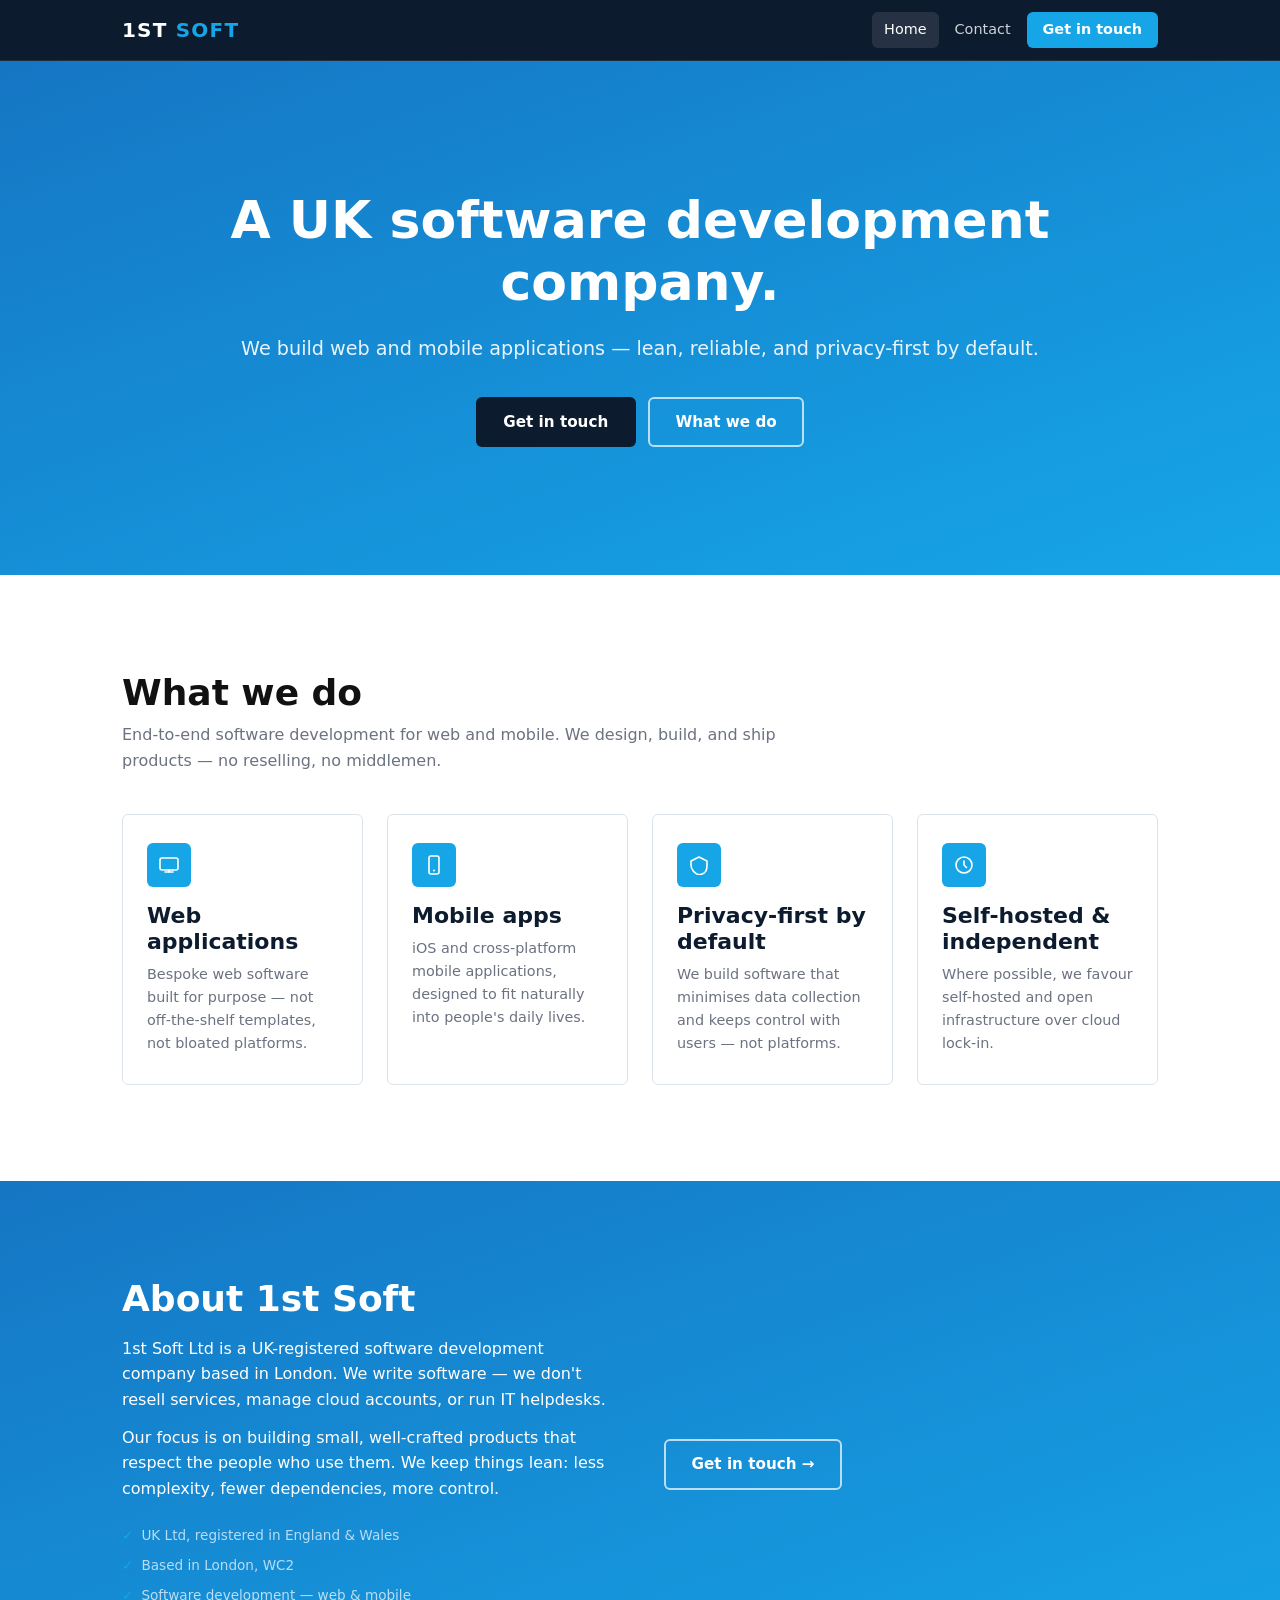
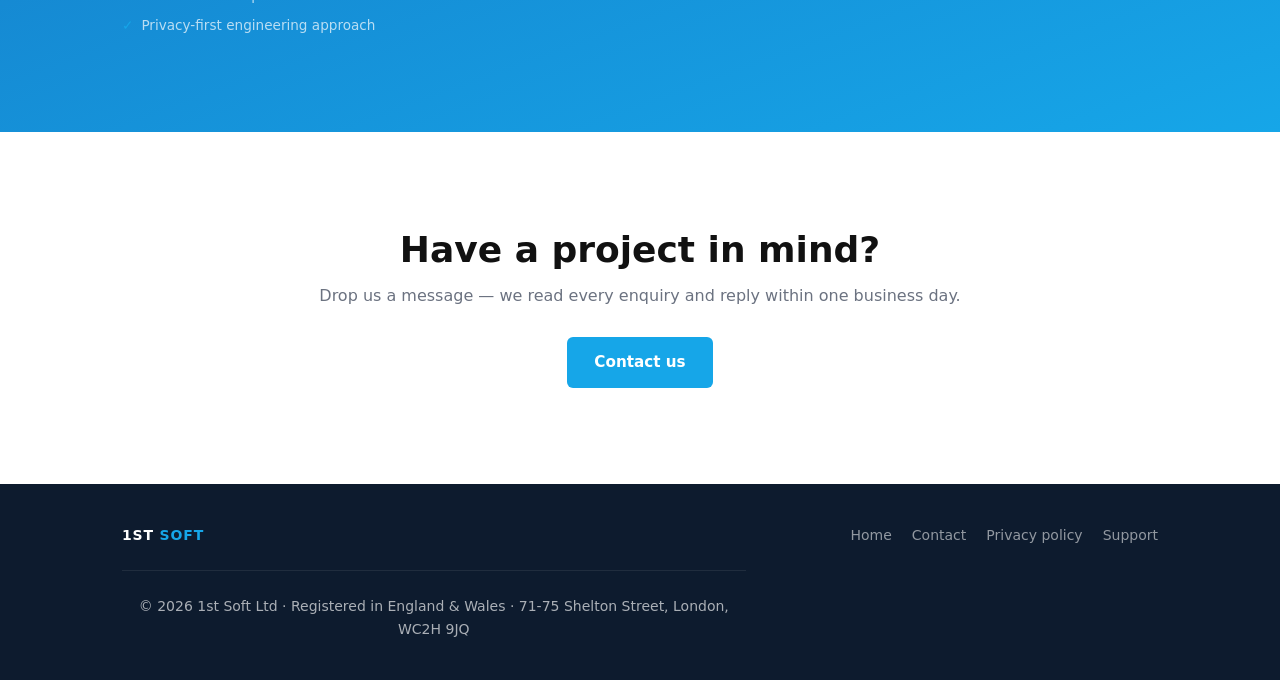
==== index.html @ 8ce8d1d9 "Initial build: 1st Soft static site Plain HTML/CSS static site replacing the WordPress/Elementor sit" ====
<!DOCTYPE html>
<html lang="en-GB">
<head>
  <meta charset="UTF-8" />
  <meta name="viewport" content="width=device-width, initial-scale=1.0" />
  <title>1st Soft — UK Software Development Company</title>
  <meta name="description" content="1st Soft is a UK software development company building web and mobile applications with a privacy-first approach." />
  <meta property="og:title" content="1st Soft — UK Software Development Company" />
  <meta property="og:description" content="Building web and mobile software. Privacy-first. Based in London." />
  <meta property="og:type" content="website" />
  <meta property="og:url" content="https://1stsoft.co.uk/" />
  <link rel="canonical" href="https://1stsoft.co.uk/" />
  <link rel="stylesheet" href="/css/style.css" />
  <link rel="icon" type="image/svg+xml" href="/favicon.svg" />
</head>
<body>

  <!-- ── Header ── -->
  <header class="site-header" role="banner">
    <div class="container">
      <a href="/" class="site-logo" aria-label="1st Soft home">1ST <span>SOFT</span></a>
      <button class="nav-toggle" aria-expanded="false" aria-controls="site-nav" aria-label="Toggle navigation">
        <svg width="22" height="22" viewBox="0 0 22 22" fill="none" aria-hidden="true">
          <rect y="4" width="22" height="2" rx="1" fill="currentColor"/>
          <rect y="10" width="22" height="2" rx="1" fill="currentColor"/>
          <rect y="16" width="22" height="2" rx="1" fill="currentColor"/>
        </svg>
      </button>
      <nav class="site-nav" id="site-nav" aria-label="Main navigation">
        <a href="/" aria-current="page">Home</a>
        <a href="/contact.html">Contact</a>
        <a href="/contact.html" class="nav-cta">Get in touch</a>
      </nav>
    </div>
  </header>

  <!-- ── Hero ── -->
  <main id="main">
    <section class="hero" aria-labelledby="hero-heading">
      <div class="container">
        <h1 id="hero-heading">A UK software development company.</h1>
        <p>We build web and mobile applications — lean, reliable, and privacy-first by default.</p>
        <div class="hero-actions">
          <a href="/contact.html" class="btn btn--primary">Get in touch</a>
          <a href="#what-we-do" class="btn btn--outline">What we do</a>
        </div>
      </div>
    </section>

    <!-- ── What we do ── -->
    <section class="section" id="what-we-do" aria-labelledby="what-heading">
      <div class="container">
        <h2 id="what-heading">What we do</h2>
        <p style="color: var(--grey-mid); margin-top: 0.5rem;">End-to-end software development for web and mobile. We design, build, and ship products — no reselling, no middlemen.</p>
        <div class="cards-grid">

          <div class="card">
            <div class="card-icon" aria-hidden="true">
              <svg width="20" height="20" viewBox="0 0 20 20" fill="none"><rect x="1" y="3" width="18" height="12" rx="2" stroke="white" stroke-width="1.6"/><path d="M6 17h8" stroke="white" stroke-width="1.6" stroke-linecap="round"/><path d="M10 15v2" stroke="white" stroke-width="1.6" stroke-linecap="round"/></svg>
            </div>
            <h3>Web applications</h3>
            <p>Bespoke web software built for purpose — not off-the-shelf templates, not bloated platforms.</p>
          </div>

          <div class="card">
            <div class="card-icon" aria-hidden="true">
              <svg width="20" height="20" viewBox="0 0 20 20" fill="none"><rect x="5" y="1" width="10" height="18" rx="2" stroke="white" stroke-width="1.6"/><circle cx="10" cy="15.5" r="1" fill="white"/></svg>
            </div>
            <h3>Mobile apps</h3>
            <p>iOS and cross-platform mobile applications, designed to fit naturally into people's daily lives.</p>
          </div>

          <div class="card">
            <div class="card-icon" aria-hidden="true">
              <svg width="20" height="20" viewBox="0 0 20 20" fill="none"><path d="M10 2L2 6v4c0 4.418 3.358 8.549 8 9.8C17.642 18.549 18 14.418 18 10V6l-8-4z" stroke="white" stroke-width="1.6" stroke-linejoin="round"/></svg>
            </div>
            <h3>Privacy-first by default</h3>
            <p>We build software that minimises data collection and keeps control with users — not platforms.</p>
          </div>

          <div class="card">
            <div class="card-icon" aria-hidden="true">
              <svg width="20" height="20" viewBox="0 0 20 20" fill="none"><circle cx="10" cy="10" r="8" stroke="white" stroke-width="1.6"/><path d="M10 6v4l2.5 2.5" stroke="white" stroke-width="1.6" stroke-linecap="round" stroke-linejoin="round"/></svg>
            </div>
            <h3>Self-hosted &amp; independent</h3>
            <p>Where possible, we favour self-hosted and open infrastructure over cloud lock-in.</p>
          </div>

        </div>
      </div>
    </section>

    <!-- ── About ── -->
    <section class="section section--blue" id="about" aria-labelledby="about-heading">
      <div class="container">
        <div class="about-grid">
          <div>
            <h2 id="about-heading">About 1st Soft</h2>
            <p>1st Soft Ltd is a UK-registered software development company based in London. We write software — we don't resell services, manage cloud accounts, or run IT helpdesks.</p>
            <p>Our focus is on building small, well-crafted products that respect the people who use them. We keep things lean: less complexity, fewer dependencies, more control.</p>
            <div class="about-meta">
              <span>UK Ltd, registered in England &amp; Wales</span>
              <span>Based in London, WC2</span>
              <span>Software development — web &amp; mobile</span>
              <span>Privacy-first engineering approach</span>
            </div>
          </div>
          <div>
            <a href="/contact.html" class="btn btn--outline" style="margin-top: 1rem;">Get in touch &rarr;</a>
          </div>
        </div>
      </div>
    </section>

    <!-- ── CTA strip ── -->
    <section class="section" aria-label="Contact call to action" style="text-align: center;">
      <div class="container">
        <h2>Have a project in mind?</h2>
        <p style="color: var(--grey-mid); margin: 0.75rem auto 1.75rem;">Drop us a message — we read every enquiry and reply within one business day.</p>
        <a href="/contact.html" class="btn btn--blue">Contact us</a>
      </div>
    </section>
  </main>

  <!-- ── Footer ── -->
  <footer class="site-footer" role="contentinfo">
    <div class="container">
      <div class="footer-inner">
        <div class="footer-brand">1ST <span>SOFT</span></div>
        <nav class="footer-links" aria-label="Footer navigation">
          <a href="/">Home</a>
          <a href="/contact.html">Contact</a>
          <a href="/privacy.html">Privacy policy</a>
          <a href="/support.html">Support</a>
        </nav>
      </div>
      <p class="footer-copy">
        &copy; <span id="year"></span> 1st Soft Ltd &middot; Registered in England &amp; Wales &middot;
        71-75 Shelton Street, London, WC2H 9JQ
      </p>
    </div>
  </footer>

  <script>document.getElementById('year').textContent = new Date().getFullYear();</script>
  <script src="/js/main.js"></script>
</body>
</html>
---- css/style.css ----
/* 1st Soft — main stylesheet */

:root {
  --azure: #16A6E8;
  --azure-dark: #1576C4;
  --navy: #0D1B2E;
  --white: #FFFFFF;
  --black: #111111;
  --grey-light: #F4F6F9;
  --grey-mid: #6B7280;
  --border: #DDE3EB;
  --radius: 6px;
  --max-w: 1100px;
  --section-pad: clamp(3rem, 8vw, 6rem);
}

*, *::before, *::after { box-sizing: border-box; margin: 0; padding: 0; }

html { font-size: 16px; scroll-behavior: smooth; }

@media (prefers-reduced-motion: reduce) {
  html { scroll-behavior: auto; }
  *, *::before, *::after { animation-duration: 0.01ms !important; transition-duration: 0.01ms !important; }
}

body {
  font-family: system-ui, -apple-system, "Segoe UI", Helvetica, Arial, sans-serif;
  color: var(--black);
  background: var(--white);
  line-height: 1.6;
  -webkit-font-smoothing: antialiased;
}

/* ── Typography ── */
h1, h2, h3, h4 { line-height: 1.2; font-weight: 700; }
h1 { font-size: clamp(2rem, 5vw, 3.25rem); }
h2 { font-size: clamp(1.5rem, 3.5vw, 2.25rem); }
h3 { font-size: clamp(1.1rem, 2.5vw, 1.375rem); }
p { max-width: 70ch; }

a { color: var(--azure-dark); text-decoration: underline; }
a:hover { color: var(--navy); }

:focus-visible {
  outline: 3px solid var(--azure);
  outline-offset: 3px;
  border-radius: 2px;
}

/* ── Layout helpers ── */
.container {
  width: 100%;
  max-width: var(--max-w);
  margin-inline: auto;
  padding-inline: clamp(1rem, 4vw, 2rem);
}

.section { padding-block: var(--section-pad); }
.section--blue { background: linear-gradient(160deg, var(--azure-dark) 0%, var(--azure) 100%); color: var(--white); }
.section--navy { background: var(--navy); color: var(--white); }
.section--light { background: var(--grey-light); }

.section--blue h2,
.section--blue h3,
.section--blue p,
.section--navy h2,
.section--navy h3,
.section--navy p { color: var(--white); }

/* ── Site header ── */
.site-header {
  position: sticky;
  top: 0;
  z-index: 100;
  background: var(--navy);
  border-bottom: 1px solid rgba(255,255,255,0.08);
}

.site-header .container {
  display: flex;
  align-items: center;
  justify-content: space-between;
  min-height: 60px;
  gap: 1rem;
}

.site-logo {
  font-size: 1.25rem;
  font-weight: 800;
  letter-spacing: 0.06em;
  color: var(--white);
  text-decoration: none;
  white-space: nowrap;
}
.site-logo span { color: var(--azure); }

.site-nav { display: flex; align-items: center; gap: 0.25rem; }
.site-nav a {
  color: rgba(255,255,255,0.8);
  text-decoration: none;
  font-size: 0.9rem;
  padding: 0.4rem 0.75rem;
  border-radius: var(--radius);
  transition: background 0.15s, color 0.15s;
}
.site-nav a:hover,
.site-nav a[aria-current="page"] { background: rgba(255,255,255,0.1); color: var(--white); }

.nav-cta {
  background: var(--azure) !important;
  color: var(--white) !important;
  font-weight: 600;
  padding: 0.4rem 1rem !important;
}
.nav-cta:hover { background: var(--azure-dark) !important; }

/* Mobile nav toggle */
.nav-toggle {
  display: none;
  background: none;
  border: none;
  cursor: pointer;
  padding: 0.5rem;
  color: var(--white);
}
.nav-toggle svg { display: block; }

@media (max-width: 640px) {
  .nav-toggle { display: flex; align-items: center; }
  .site-nav {
    display: none;
    position: absolute;
    top: 60px;
    left: 0;
    right: 0;
    background: var(--navy);
    flex-direction: column;
    align-items: stretch;
    padding: 0.75rem 1rem 1rem;
    border-bottom: 1px solid rgba(255,255,255,0.1);
    gap: 0;
  }
  .site-nav.is-open { display: flex; }
  .site-nav a { padding: 0.65rem 0.75rem; font-size: 1rem; }
}

/* ── Hero ── */
.hero {
  background: linear-gradient(160deg, var(--azure-dark) 0%, var(--azure) 100%);
  color: var(--white);
  padding-block: clamp(4rem, 10vw, 8rem);
  text-align: center;
}
.hero h1 { color: var(--white); margin-bottom: 1.25rem; }
.hero p {
  font-size: clamp(1rem, 2.5vw, 1.2rem);
  color: rgba(255,255,255,0.9);
  margin-inline: auto;
  margin-bottom: 2rem;
}

/* ── Buttons ── */
.btn {
  display: inline-flex;
  align-items: center;
  gap: 0.5rem;
  padding: 0.7rem 1.6rem;
  border-radius: var(--radius);
  font-size: 0.95rem;
  font-weight: 600;
  text-decoration: none;
  cursor: pointer;
  transition: background 0.15s, color 0.15s, box-shadow 0.15s;
  border: 2px solid transparent;
}
.btn--primary { background: var(--navy); color: var(--white); }
.btn--primary:hover { background: #1a3050; color: var(--white); }
.btn--outline { background: transparent; color: var(--white); border-color: rgba(255,255,255,0.7); }
.btn--outline:hover { background: rgba(255,255,255,0.12); color: var(--white); }
.btn--blue { background: var(--azure); color: var(--white); }
.btn--blue:hover { background: var(--azure-dark); color: var(--white); }

.hero-actions { display: flex; gap: 0.75rem; justify-content: center; flex-wrap: wrap; }

/* ── What we do cards ── */
.cards-grid {
  display: grid;
  grid-template-columns: repeat(auto-fit, minmax(240px, 1fr));
  gap: 1.5rem;
  margin-top: 2.5rem;
}
.card {
  background: var(--white);
  border: 1px solid var(--border);
  border-radius: var(--radius);
  padding: 1.75rem 1.5rem;
}
.card-icon {
  width: 44px;
  height: 44px;
  background: var(--azure);
  border-radius: var(--radius);
  display: flex;
  align-items: center;
  justify-content: center;
  margin-bottom: 1rem;
  color: var(--white);
  flex-shrink: 0;
}
.card h3 { margin-bottom: 0.5rem; color: var(--navy); }
.card p { font-size: 0.9rem; color: var(--grey-mid); max-width: none; }

/* ── About strip ── */
.about-grid {
  display: grid;
  grid-template-columns: 1fr 1fr;
  gap: 3rem;
  align-items: center;
}
@media (max-width: 700px) { .about-grid { grid-template-columns: 1fr; } }

.about-grid h2 { margin-bottom: 1rem; }
.about-grid p + p { margin-top: 0.75rem; }
.about-meta { margin-top: 1.5rem; display: flex; flex-direction: column; gap: 0.5rem; }
.about-meta span {
  font-size: 0.85rem;
  color: rgba(255,255,255,0.7);
  display: flex;
  align-items: center;
  gap: 0.5rem;
}
.about-meta span::before { content: "✓"; color: var(--azure); font-weight: 700; }

/* ── Contact page ── */
.contact-layout {
  display: grid;
  grid-template-columns: 1fr 1.6fr;
  gap: 3rem;
  align-items: start;
  padding-block: var(--section-pad);
}
@media (max-width: 720px) { .contact-layout { grid-template-columns: 1fr; } }

.contact-details h2 { margin-bottom: 1.5rem; }
.contact-item {
  display: flex;
  gap: 0.75rem;
  align-items: flex-start;
  margin-bottom: 1.25rem;
}
.contact-item-icon {
  width: 36px;
  height: 36px;
  background: var(--azure);
  border-radius: var(--radius);
  display: flex;
  align-items: center;
  justify-content: center;
  color: var(--white);
  flex-shrink: 0;
  margin-top: 0.1rem;
}
.contact-item-text { font-size: 0.95rem; }
.contact-item-text strong { display: block; font-size: 0.8rem; text-transform: uppercase; letter-spacing: 0.05em; color: var(--grey-mid); margin-bottom: 0.2rem; }

/* ── Form ── */
.contact-form-wrap {
  background: var(--white);
  border: 1px solid var(--border);
  border-radius: var(--radius);
  padding: 2rem;
}
.contact-form-wrap h2 { margin-bottom: 1.5rem; font-size: 1.4rem; }

.form-group { margin-bottom: 1.25rem; }
.form-group label {
  display: block;
  font-size: 0.875rem;
  font-weight: 600;
  margin-bottom: 0.4rem;
  color: var(--navy);
}
.form-group label .optional { font-weight: 400; color: var(--grey-mid); margin-left: 0.25rem; }
.form-group input,
.form-group textarea {
  width: 100%;
  padding: 0.65rem 0.85rem;
  border: 1.5px solid var(--border);
  border-radius: var(--radius);
  font-size: 0.95rem;
  font-family: inherit;
  color: var(--black);
  background: var(--white);
  transition: border-color 0.15s;
}
.form-group input:focus,
.form-group textarea:focus { outline: none; border-color: var(--azure); box-shadow: 0 0 0 3px rgba(22,166,232,0.15); }
.form-group input.invalid,
.form-group textarea.invalid { border-color: #D93025; }
.form-group textarea { resize: vertical; min-height: 130px; }

.field-error { display: none; font-size: 0.8rem; color: #D93025; margin-top: 0.35rem; }
.field-error.visible { display: block; }

/* Honeypot — hidden from humans */
.hp-field { display: none; visibility: hidden; aria-hidden: true; }

.form-submit { width: 100%; padding: 0.85rem; font-size: 1rem; margin-top: 0.5rem; }
.form-submit:disabled { opacity: 0.6; cursor: not-allowed; }

.form-status {
  display: none;
  padding: 0.85rem 1rem;
  border-radius: var(--radius);
  font-size: 0.9rem;
  margin-top: 1rem;
  font-weight: 500;
}
.form-status.success { display: flex; background: #E6F4EA; color: #1B5E20; border: 1px solid #A8D5B0; gap: 0.5rem; align-items: flex-start; }
.form-status.error { display: flex; background: #FCE8E6; color: #922B21; border: 1px solid #F5B7B1; gap: 0.5rem; align-items: flex-start; }

/* ── Policy / support pages ── */
.prose { max-width: 72ch; }
.prose h2 { margin-top: 2rem; margin-bottom: 0.6rem; font-size: 1.3rem; color: var(--navy); }
.prose h3 { margin-top: 1.5rem; margin-bottom: 0.4rem; font-size: 1.05rem; color: var(--navy); }
.prose p + p { margin-top: 0.75rem; }
.prose ul, .prose ol { padding-left: 1.5rem; margin-block: 0.6rem; }
.prose li + li { margin-top: 0.35rem; }
.prose a { color: var(--azure-dark); }
.prose .updated { font-size: 0.85rem; color: var(--grey-mid); margin-bottom: 2rem; }

/* ── Page header (for inner pages) ── */
.page-header {
  background: linear-gradient(160deg, var(--azure-dark) 0%, var(--azure) 100%);
  padding-block: clamp(2.5rem, 6vw, 4rem);
  color: var(--white);
}
.page-header h1 { color: var(--white); font-size: clamp(1.6rem, 4vw, 2.5rem); }
.page-header p { color: rgba(255,255,255,0.85); margin-top: 0.5rem; }

/* ── Footer ── */
.site-footer {
  background: var(--navy);
  color: rgba(255,255,255,0.65);
  padding-block: 2.5rem;
  font-size: 0.875rem;
}
.footer-inner {
  display: flex;
  flex-wrap: wrap;
  justify-content: space-between;
  align-items: center;
  gap: 1rem;
}
.footer-brand { color: var(--white); font-weight: 700; letter-spacing: 0.06em; }
.footer-brand span { color: var(--azure); }
.footer-links { display: flex; gap: 1.25rem; flex-wrap: wrap; }
.footer-links a { color: rgba(255,255,255,0.55); text-decoration: none; }
.footer-links a:hover { color: var(--white); }
.footer-copy { width: 100%; text-align: center; margin-top: 1.5rem; border-top: 1px solid rgba(255,255,255,0.08); padding-top: 1.5rem; }
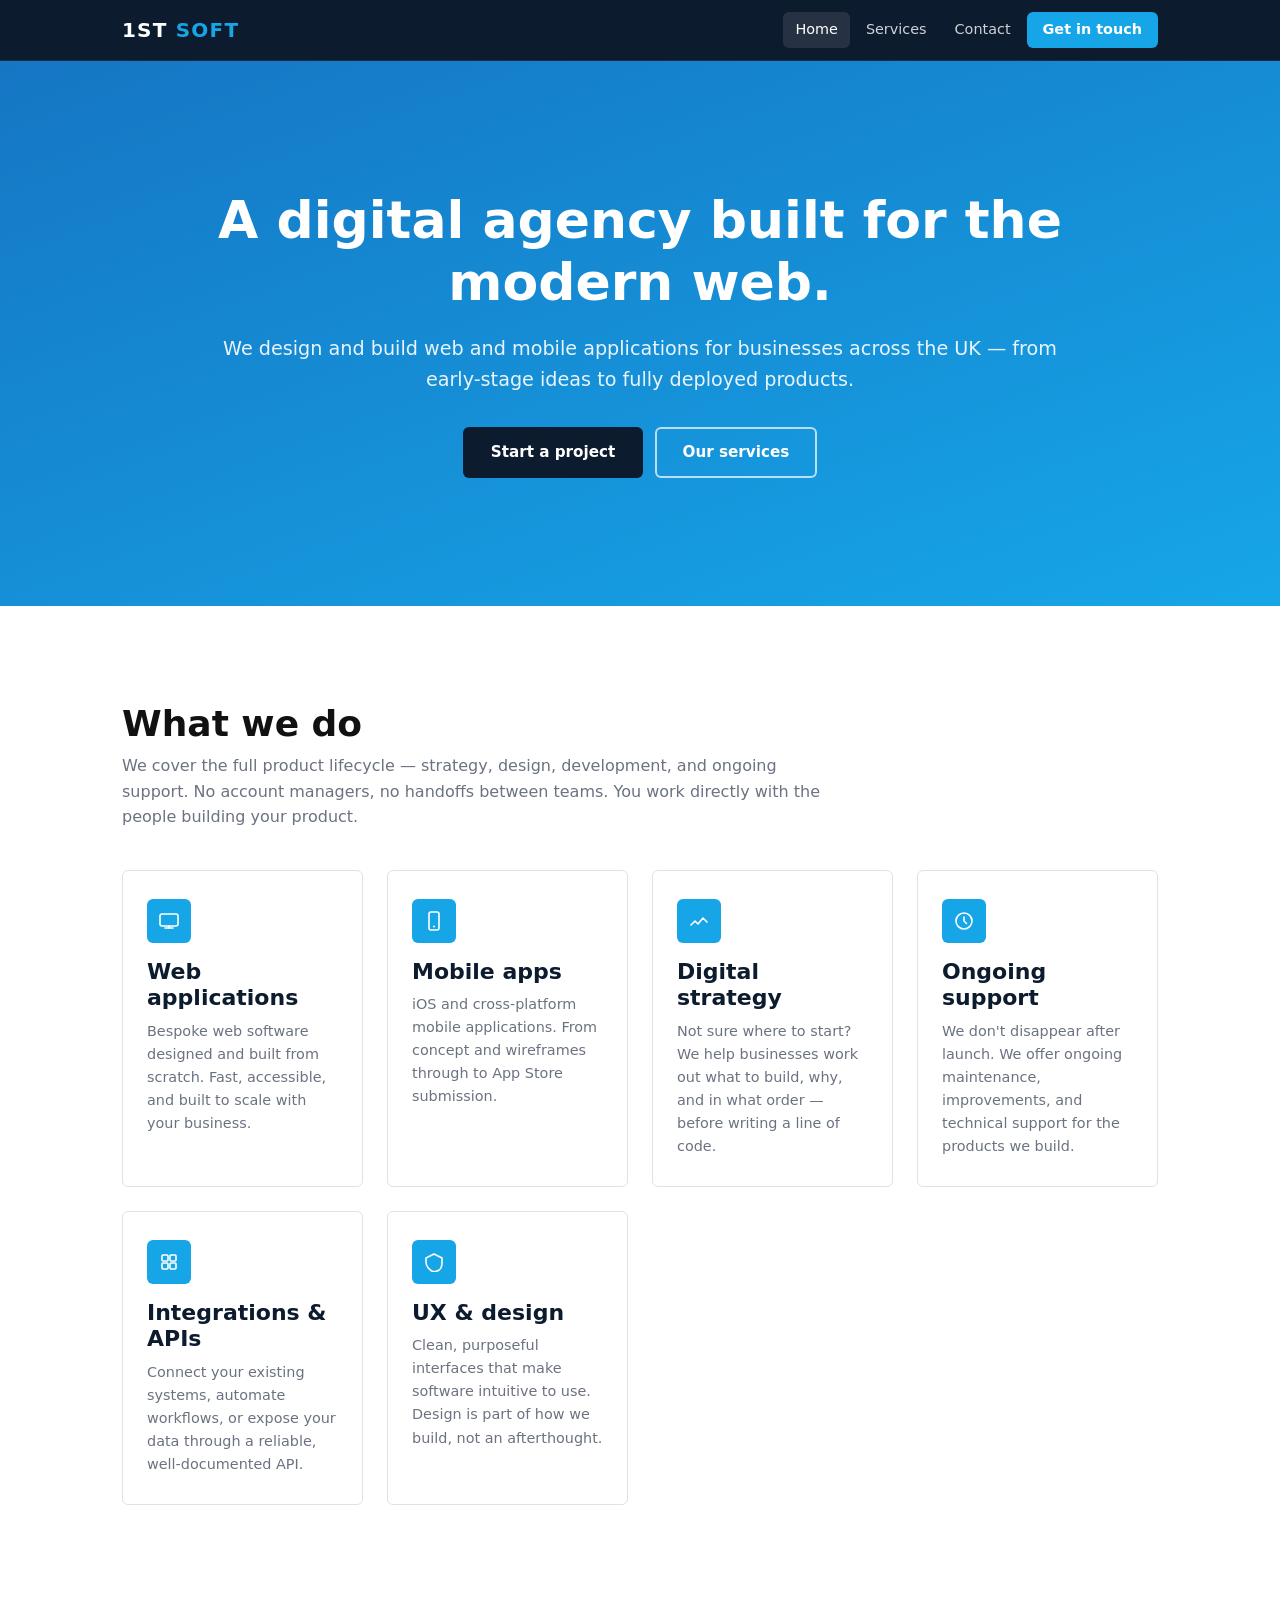
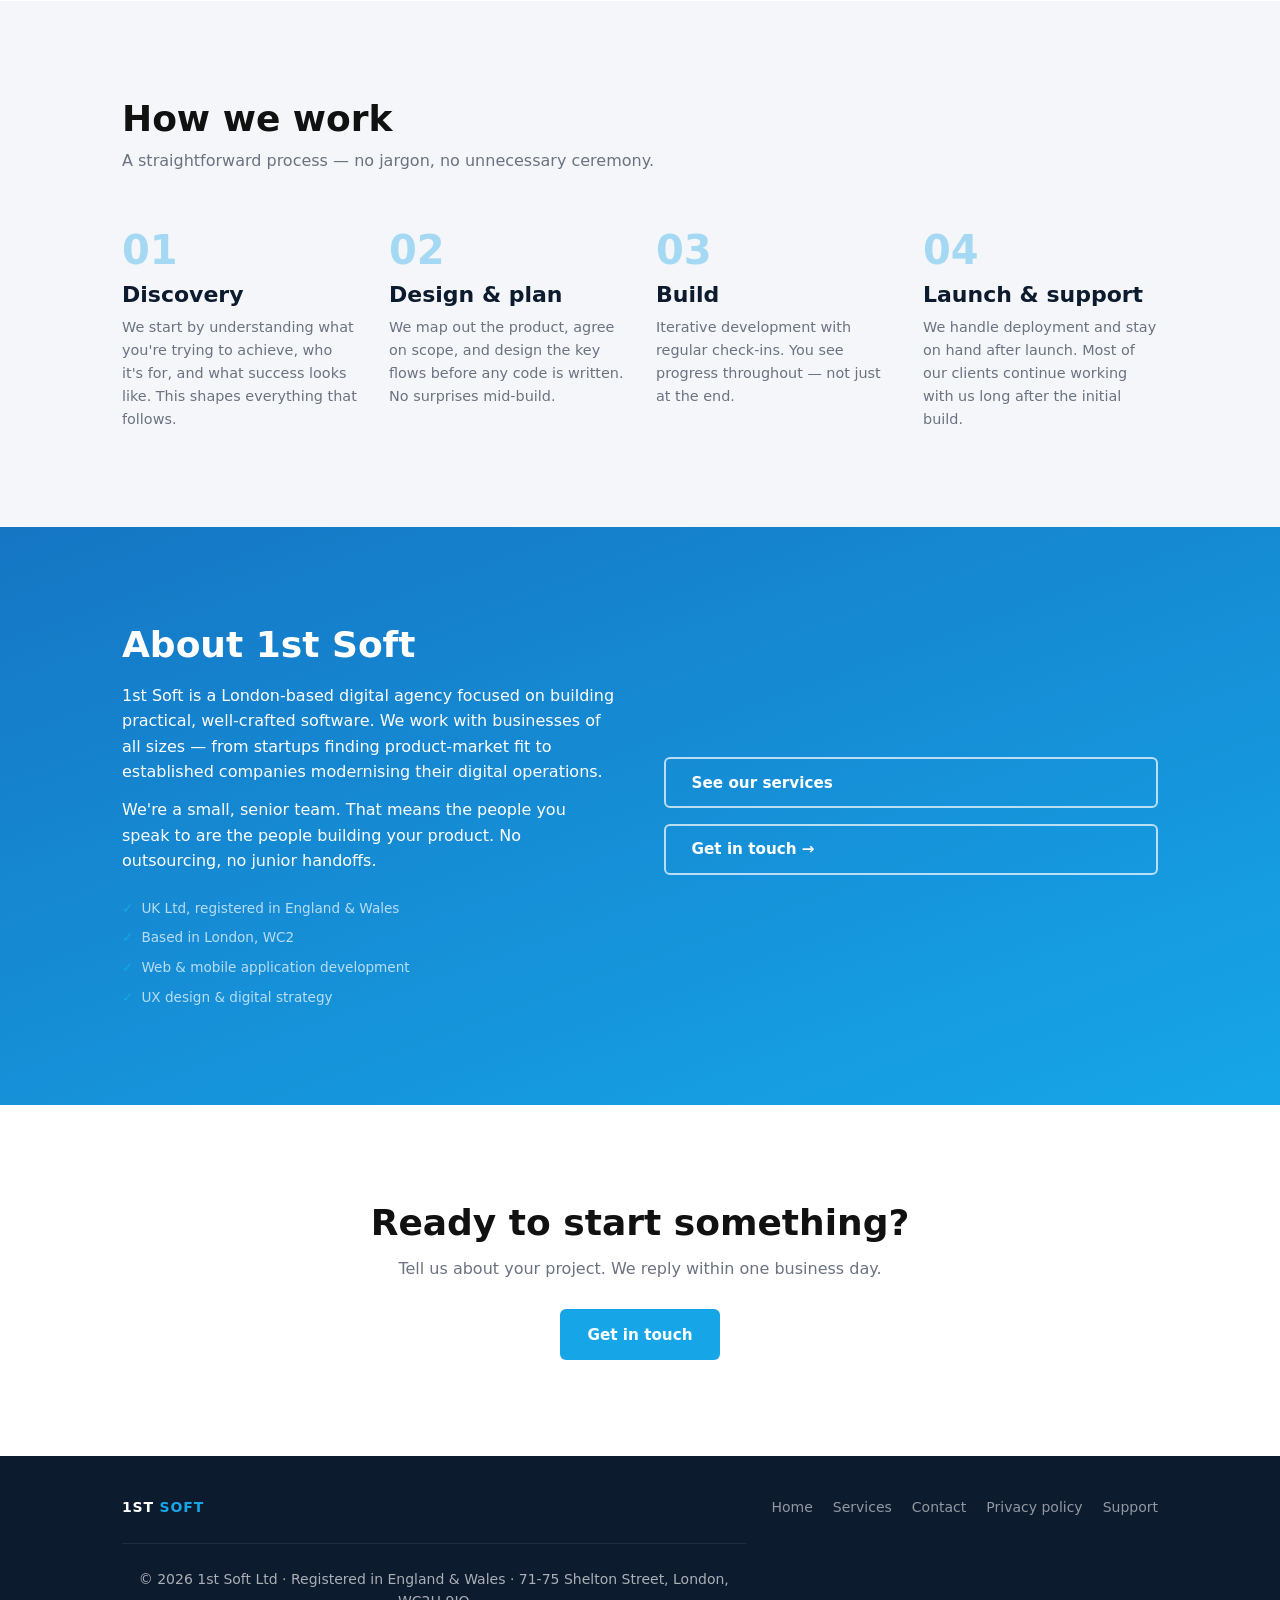
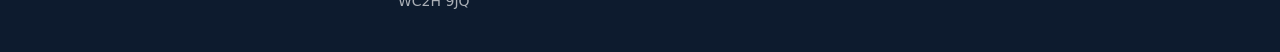
==== commit a6bdf94e: "Expand site: digital agency positioning, Services page, fuller content - Reposition as digital agenc" ====
--- a/index.html
+++ b/index.html
@@ -3,10 +3,10 @@
 <head>
   <meta charset="UTF-8" />
   <meta name="viewport" content="width=device-width, initial-scale=1.0" />
-  <title>1st Soft — UK Software Development Company</title>
-  <meta name="description" content="1st Soft is a UK software development company building web and mobile applications with a privacy-first approach." />
-  <meta property="og:title" content="1st Soft — UK Software Development Company" />
-  <meta property="og:description" content="Building web and mobile software. Privacy-first. Based in London." />
+  <title>1st Soft — Digital Agency, London</title>
+  <meta name="description" content="1st Soft is a London-based digital agency building web and mobile applications for businesses across the UK." />
+  <meta property="og:title" content="1st Soft — Digital Agency, London" />
+  <meta property="og:description" content="A London digital agency building web and mobile software for businesses across the UK." />
   <meta property="og:type" content="website" />
   <meta property="og:url" content="https://1stsoft.co.uk/" />
   <link rel="canonical" href="https://1stsoft.co.uk/" />
@@ -28,21 +28,23 @@
       </button>
       <nav class="site-nav" id="site-nav" aria-label="Main navigation">
         <a href="/" aria-current="page">Home</a>
+        <a href="/services.html">Services</a>
         <a href="/contact.html">Contact</a>
         <a href="/contact.html" class="nav-cta">Get in touch</a>
       </nav>
     </div>
   </header>
 
-  <!-- ── Hero ── -->
   <main id="main">
+
+    <!-- ── Hero ── -->
     <section class="hero" aria-labelledby="hero-heading">
       <div class="container">
-        <h1 id="hero-heading">A UK software development company.</h1>
-        <p>We build web and mobile applications — lean, reliable, and privacy-first by default.</p>
+        <h1 id="hero-heading">A digital agency built for the modern web.</h1>
+        <p>We design and build web and mobile applications for businesses across the UK — from early-stage ideas to fully deployed products.</p>
         <div class="hero-actions">
-          <a href="/contact.html" class="btn btn--primary">Get in touch</a>
-          <a href="#what-we-do" class="btn btn--outline">What we do</a>
+          <a href="/contact.html" class="btn btn--primary">Start a project</a>
+          <a href="/services.html" class="btn btn--outline">Our services</a>
         </div>
       </div>
     </section>
@@ -51,7 +53,7 @@
     <section class="section" id="what-we-do" aria-labelledby="what-heading">
       <div class="container">
         <h2 id="what-heading">What we do</h2>
-        <p style="color: var(--grey-mid); margin-top: 0.5rem;">End-to-end software development for web and mobile. We design, build, and ship products — no reselling, no middlemen.</p>
+        <p style="color: var(--grey-mid); margin-top: 0.5rem; margin-bottom: 0;">We cover the full product lifecycle — strategy, design, development, and ongoing support. No account managers, no handoffs between teams. You work directly with the people building your product.</p>
         <div class="cards-grid">
 
           <div class="card">
@@ -59,7 +61,7 @@
               <svg width="20" height="20" viewBox="0 0 20 20" fill="none"><rect x="1" y="3" width="18" height="12" rx="2" stroke="white" stroke-width="1.6"/><path d="M6 17h8" stroke="white" stroke-width="1.6" stroke-linecap="round"/><path d="M10 15v2" stroke="white" stroke-width="1.6" stroke-linecap="round"/></svg>
             </div>
             <h3>Web applications</h3>
-            <p>Bespoke web software built for purpose — not off-the-shelf templates, not bloated platforms.</p>
+            <p>Bespoke web software designed and built from scratch. Fast, accessible, and built to scale with your business.</p>
           </div>
 
           <div class="card">
@@ -67,25 +69,67 @@
               <svg width="20" height="20" viewBox="0 0 20 20" fill="none"><rect x="5" y="1" width="10" height="18" rx="2" stroke="white" stroke-width="1.6"/><circle cx="10" cy="15.5" r="1" fill="white"/></svg>
             </div>
             <h3>Mobile apps</h3>
-            <p>iOS and cross-platform mobile applications, designed to fit naturally into people's daily lives.</p>
+            <p>iOS and cross-platform mobile applications. From concept and wireframes through to App Store submission.</p>
+          </div>
+
+          <div class="card">
+            <div class="card-icon" aria-hidden="true">
+              <svg width="20" height="20" viewBox="0 0 20 20" fill="none"><path d="M2 14l4-4 3 3 5-6 4 4" stroke="white" stroke-width="1.6" stroke-linecap="round" stroke-linejoin="round"/></svg>
+            </div>
+            <h3>Digital strategy</h3>
+            <p>Not sure where to start? We help businesses work out what to build, why, and in what order — before writing a line of code.</p>
+          </div>
+
+          <div class="card">
+            <div class="card-icon" aria-hidden="true">
+              <svg width="20" height="20" viewBox="0 0 20 20" fill="none"><circle cx="10" cy="10" r="8" stroke="white" stroke-width="1.6"/><path d="M10 6v4l2.5 2.5" stroke="white" stroke-width="1.6" stroke-linecap="round" stroke-linejoin="round"/></svg>
+            </div>
+            <h3>Ongoing support</h3>
+            <p>We don't disappear after launch. We offer ongoing maintenance, improvements, and technical support for the products we build.</p>
+          </div>
+
+          <div class="card">
+            <div class="card-icon" aria-hidden="true">
+              <svg width="20" height="20" viewBox="0 0 20 20" fill="none"><rect x="3" y="3" width="6" height="6" rx="1" stroke="white" stroke-width="1.6"/><rect x="11" y="3" width="6" height="6" rx="1" stroke="white" stroke-width="1.6"/><rect x="3" y="11" width="6" height="6" rx="1" stroke="white" stroke-width="1.6"/><rect x="11" y="11" width="6" height="6" rx="1" stroke="white" stroke-width="1.6"/></svg>
+            </div>
+            <h3>Integrations &amp; APIs</h3>
+            <p>Connect your existing systems, automate workflows, or expose your data through a reliable, well-documented API.</p>
           </div>
 
           <div class="card">
             <div class="card-icon" aria-hidden="true">
               <svg width="20" height="20" viewBox="0 0 20 20" fill="none"><path d="M10 2L2 6v4c0 4.418 3.358 8.549 8 9.8C17.642 18.549 18 14.418 18 10V6l-8-4z" stroke="white" stroke-width="1.6" stroke-linejoin="round"/></svg>
             </div>
-            <h3>Privacy-first by default</h3>
-            <p>We build software that minimises data collection and keeps control with users — not platforms.</p>
+            <h3>UX &amp; design</h3>
+            <p>Clean, purposeful interfaces that make software intuitive to use. Design is part of how we build, not an afterthought.</p>
           </div>
 
-          <div class="card">
-            <div class="card-icon" aria-hidden="true">
-              <svg width="20" height="20" viewBox="0 0 20 20" fill="none"><circle cx="10" cy="10" r="8" stroke="white" stroke-width="1.6"/><path d="M10 6v4l2.5 2.5" stroke="white" stroke-width="1.6" stroke-linecap="round" stroke-linejoin="round"/></svg>
-            </div>
-            <h3>Self-hosted &amp; independent</h3>
-            <p>Where possible, we favour self-hosted and open infrastructure over cloud lock-in.</p>
+        </div>
+      </div>
+    </section>
+
+    <!-- ── How we work ── -->
+    <section class="section section--light" aria-labelledby="process-heading">
+      <div class="container">
+        <h2 id="process-heading">How we work</h2>
+        <p style="color: var(--grey-mid); margin-top: 0.5rem;">A straightforward process — no jargon, no unnecessary ceremony.</p>
+        <div class="process-grid">
+          <div class="process-step">
+            <h3>Discovery</h3>
+            <p>We start by understanding what you're trying to achieve, who it's for, and what success looks like. This shapes everything that follows.</p>
           </div>
-
+          <div class="process-step">
+            <h3>Design &amp; plan</h3>
+            <p>We map out the product, agree on scope, and design the key flows before any code is written. No surprises mid-build.</p>
+          </div>
+          <div class="process-step">
+            <h3>Build</h3>
+            <p>Iterative development with regular check-ins. You see progress throughout — not just at the end.</p>
+          </div>
+          <div class="process-step">
+            <h3>Launch &amp; support</h3>
+            <p>We handle deployment and stay on hand after launch. Most of our clients continue working with us long after the initial build.</p>
+          </div>
         </div>
       </div>
     </section>
@@ -96,17 +140,18 @@
         <div class="about-grid">
           <div>
             <h2 id="about-heading">About 1st Soft</h2>
-            <p>1st Soft Ltd is a UK-registered software development company based in London. We write software — we don't resell services, manage cloud accounts, or run IT helpdesks.</p>
-            <p>Our focus is on building small, well-crafted products that respect the people who use them. We keep things lean: less complexity, fewer dependencies, more control.</p>
+            <p>1st Soft is a London-based digital agency focused on building practical, well-crafted software. We work with businesses of all sizes — from startups finding product-market fit to established companies modernising their digital operations.</p>
+            <p>We're a small, senior team. That means the people you speak to are the people building your product. No outsourcing, no junior handoffs.</p>
             <div class="about-meta">
               <span>UK Ltd, registered in England &amp; Wales</span>
               <span>Based in London, WC2</span>
-              <span>Software development — web &amp; mobile</span>
-              <span>Privacy-first engineering approach</span>
+              <span>Web &amp; mobile application development</span>
+              <span>UX design &amp; digital strategy</span>
             </div>
           </div>
-          <div>
-            <a href="/contact.html" class="btn btn--outline" style="margin-top: 1rem;">Get in touch &rarr;</a>
+          <div style="display:flex; flex-direction:column; gap:1rem; justify-content:center;">
+            <a href="/services.html" class="btn btn--outline">See our services</a>
+            <a href="/contact.html" class="btn btn--outline">Get in touch &rarr;</a>
           </div>
         </div>
       </div>
@@ -115,11 +160,12 @@
     <!-- ── CTA strip ── -->
     <section class="section" aria-label="Contact call to action" style="text-align: center;">
       <div class="container">
-        <h2>Have a project in mind?</h2>
-        <p style="color: var(--grey-mid); margin: 0.75rem auto 1.75rem;">Drop us a message — we read every enquiry and reply within one business day.</p>
-        <a href="/contact.html" class="btn btn--blue">Contact us</a>
+        <h2>Ready to start something?</h2>
+        <p style="color: var(--grey-mid); margin: 0.75rem auto 1.75rem;">Tell us about your project. We reply within one business day.</p>
+        <a href="/contact.html" class="btn btn--blue">Get in touch</a>
       </div>
     </section>
+
   </main>
 
   <!-- ── Footer ── -->
@@ -129,6 +175,7 @@
         <div class="footer-brand">1ST <span>SOFT</span></div>
         <nav class="footer-links" aria-label="Footer navigation">
           <a href="/">Home</a>
+          <a href="/services.html">Services</a>
           <a href="/contact.html">Contact</a>
           <a href="/privacy.html">Privacy policy</a>
           <a href="/support.html">Support</a>
--- a/css/style.css
+++ b/css/style.css
@@ -66,6 +66,15 @@
 .section--navy h2,
 .section--navy h3,
 .section--navy p { color: var(--white); }
+
+/* ── Accessibility utility ── */
+.visually-hidden {
+  position: absolute;
+  width: 1px; height: 1px;
+  padding: 0; margin: -1px;
+  overflow: hidden; clip: rect(0,0,0,0);
+  white-space: nowrap; border: 0;
+}
 
 /* ── Site header ── */
 .site-header {
@@ -319,6 +328,62 @@
 .form-status.success { display: flex; background: #E6F4EA; color: #1B5E20; border: 1px solid #A8D5B0; gap: 0.5rem; align-items: flex-start; }
 .form-status.error { display: flex; background: #FCE8E6; color: #922B21; border: 1px solid #F5B7B1; gap: 0.5rem; align-items: flex-start; }
 
+/* ── Process / how we work ── */
+.process-grid {
+  display: grid;
+  grid-template-columns: repeat(auto-fit, minmax(200px, 1fr));
+  gap: 2rem;
+  margin-top: 2.5rem;
+  counter-reset: process;
+}
+.process-step { position: relative; padding-top: 1rem; }
+.process-step::before {
+  counter-increment: process;
+  content: "0" counter(process);
+  display: block;
+  font-size: 2.5rem;
+  font-weight: 800;
+  color: var(--azure);
+  line-height: 1;
+  margin-bottom: 0.75rem;
+  opacity: 0.35;
+}
+.process-step h3 { margin-bottom: 0.5rem; color: var(--navy); }
+.process-step p { font-size: 0.9rem; color: var(--grey-mid); }
+
+/* ── Services page ── */
+.services-grid {
+  display: grid;
+  grid-template-columns: repeat(auto-fit, minmax(280px, 1fr));
+  gap: 1.75rem;
+  margin-top: 2.5rem;
+}
+.service-card {
+  border: 1px solid var(--border);
+  border-radius: var(--radius);
+  padding: 2rem 1.75rem;
+  transition: box-shadow 0.15s, border-color 0.15s;
+}
+.service-card:hover { box-shadow: 0 4px 16px rgba(0,0,0,0.08); border-color: var(--azure); }
+.service-card h3 { color: var(--navy); margin-bottom: 0.6rem; }
+.service-card p { font-size: 0.9rem; color: var(--grey-mid); }
+.service-card ul { font-size: 0.875rem; color: var(--grey-mid); padding-left: 1.2rem; margin-top: 0.75rem; }
+.service-card ul li + li { margin-top: 0.3rem; }
+
+/* ── Stats strip ── */
+.stats-strip {
+  display: flex;
+  flex-wrap: wrap;
+  gap: 2rem;
+  justify-content: center;
+  padding-block: 3rem;
+  border-top: 1px solid var(--border);
+  border-bottom: 1px solid var(--border);
+}
+.stat { text-align: center; }
+.stat-number { font-size: 2.25rem; font-weight: 800; color: var(--navy); line-height: 1; }
+.stat-label { font-size: 0.85rem; color: var(--grey-mid); margin-top: 0.35rem; }
+
 /* ── Policy / support pages ── */
 .prose { max-width: 72ch; }
 .prose h2 { margin-top: 2rem; margin-bottom: 0.6rem; font-size: 1.3rem; color: var(--navy); }
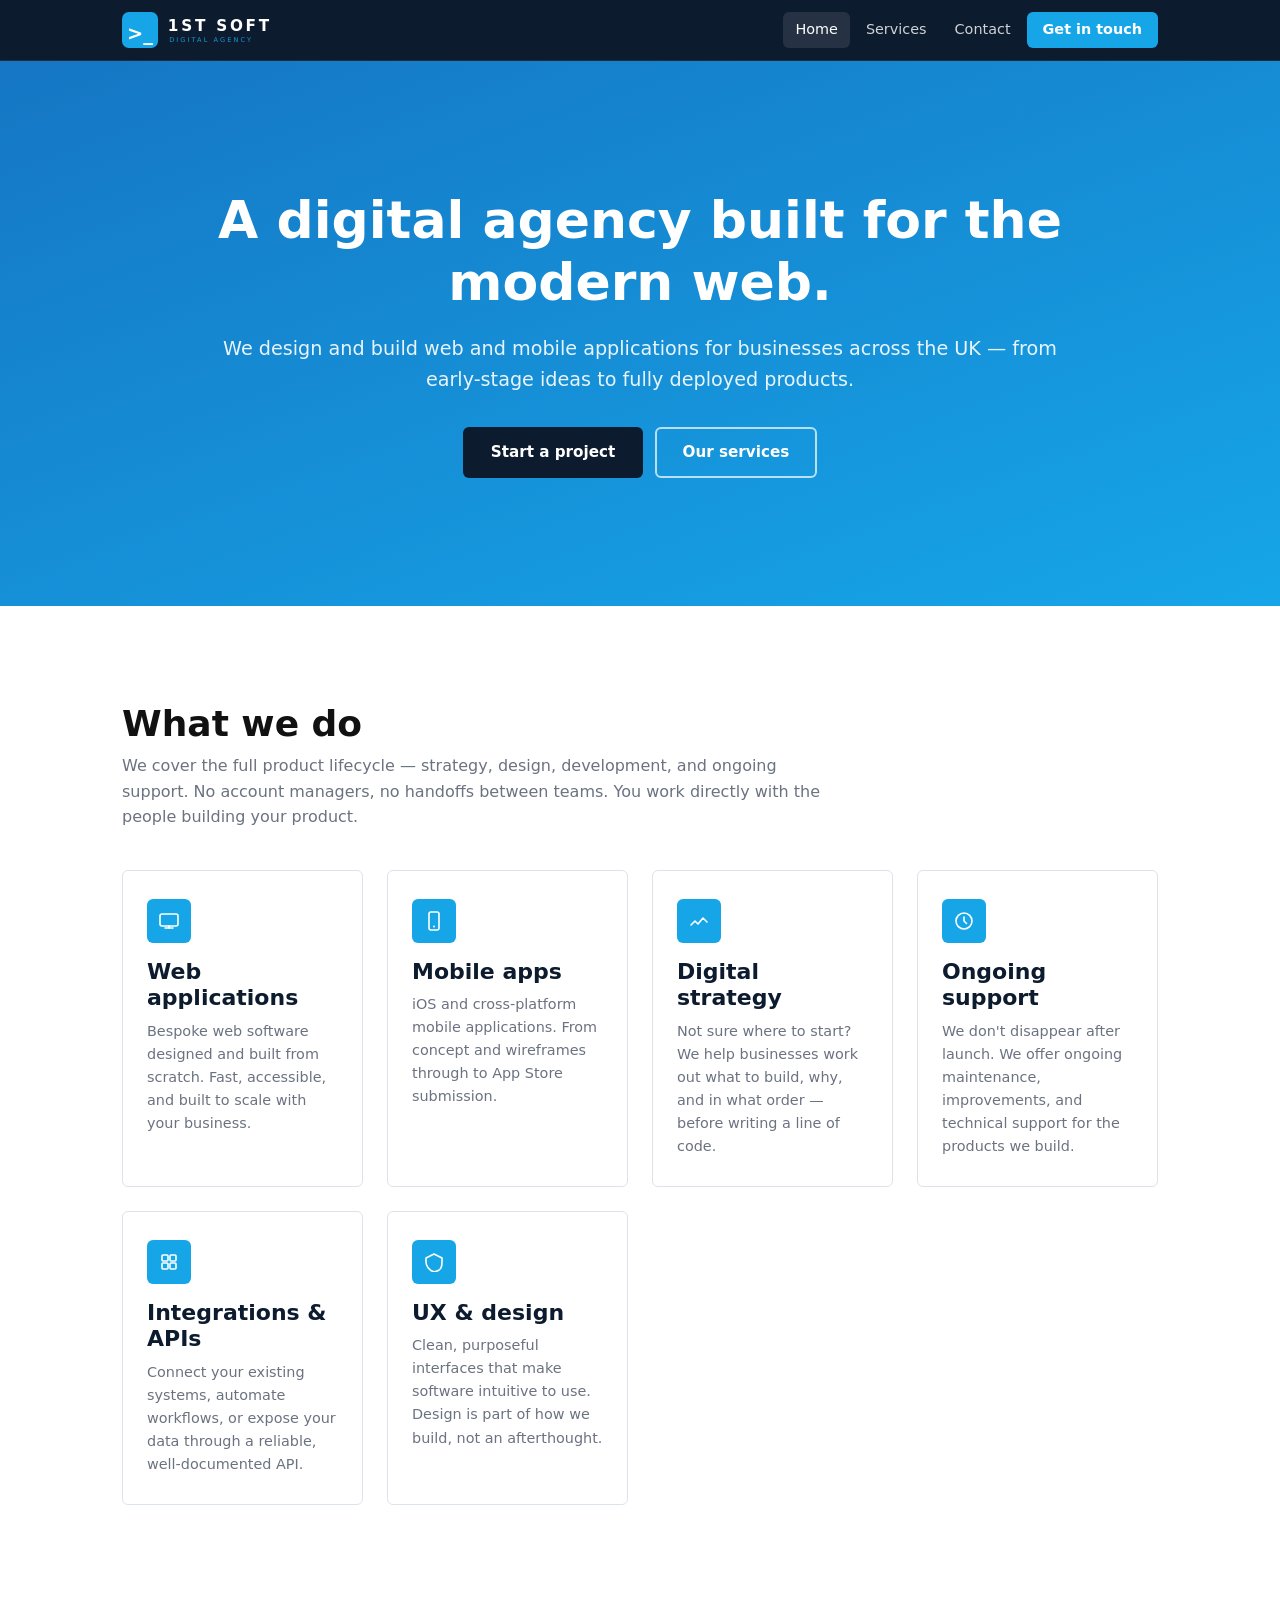
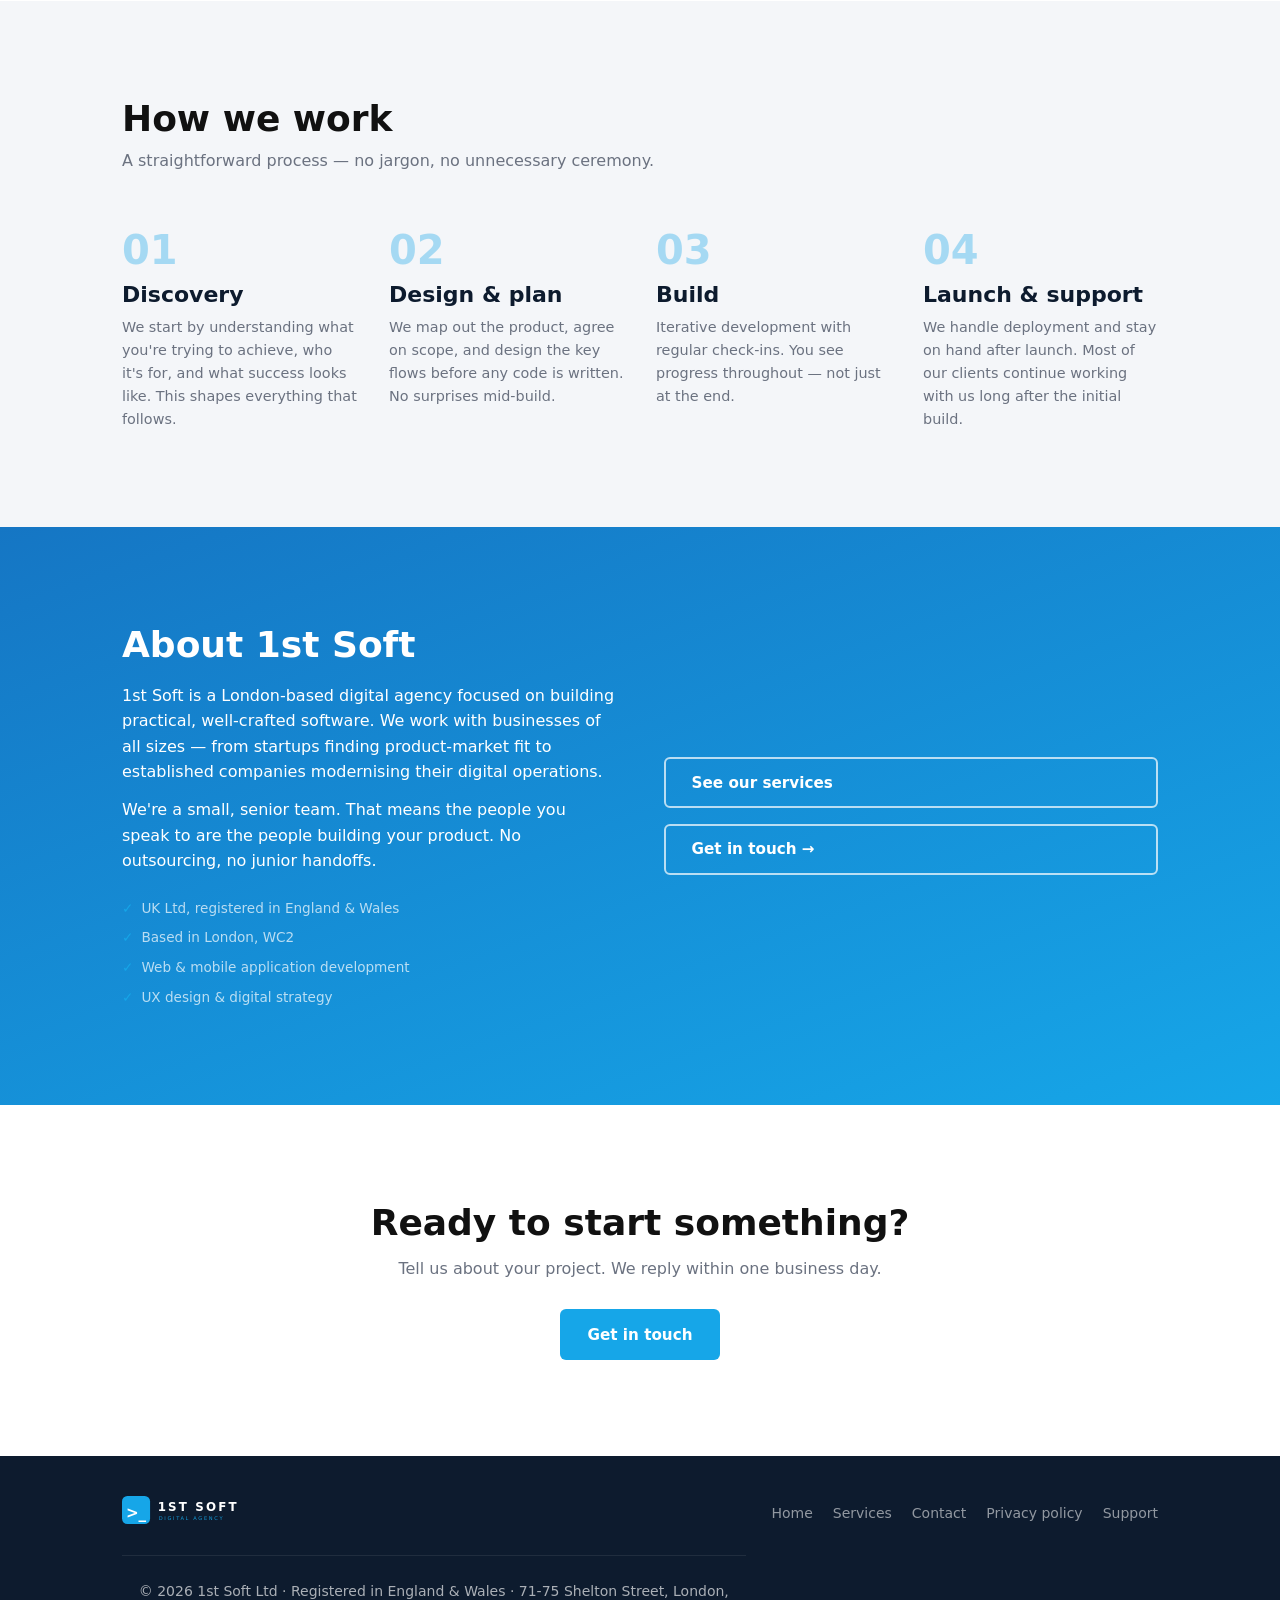
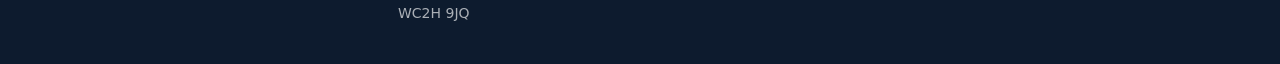
==== commit a6fb03fd: "Add Option B logo: >_ prompt mark on azure - logo.svg (light bg version) and logo-white.svg (dark bg" ====
--- a/index.html
+++ b/index.html
@@ -18,7 +18,7 @@
   <!-- ── Header ── -->
   <header class="site-header" role="banner">
     <div class="container">
-      <a href="/" class="site-logo" aria-label="1st Soft home">1ST <span>SOFT</span></a>
+      <a href="/" class="site-logo" aria-label="1st Soft home"><img src="/logo-white.svg" alt="1st Soft" /></a>
       <button class="nav-toggle" aria-expanded="false" aria-controls="site-nav" aria-label="Toggle navigation">
         <svg width="22" height="22" viewBox="0 0 22 22" fill="none" aria-hidden="true">
           <rect y="4" width="22" height="2" rx="1" fill="currentColor"/>
@@ -172,7 +172,7 @@
   <footer class="site-footer" role="contentinfo">
     <div class="container">
       <div class="footer-inner">
-        <div class="footer-brand">1ST <span>SOFT</span></div>
+        <div class="footer-brand"><img src="/logo-white.svg" alt="1st Soft" style="height:28px;width:auto;" /></div>
         <nav class="footer-links" aria-label="Footer navigation">
           <a href="/">Home</a>
           <a href="/services.html">Services</a>
--- a/css/style.css
+++ b/css/style.css
@@ -94,14 +94,16 @@
 }
 
 .site-logo {
-  font-size: 1.25rem;
-  font-weight: 800;
-  letter-spacing: 0.06em;
-  color: var(--white);
+  display: flex;
+  align-items: center;
   text-decoration: none;
-  white-space: nowrap;
-}
-.site-logo span { color: var(--azure); }
+  flex-shrink: 0;
+}
+.site-logo img {
+  height: 36px;
+  width: auto;
+  display: block;
+}
 
 .site-nav { display: flex; align-items: center; gap: 0.25rem; }
 .site-nav a {
